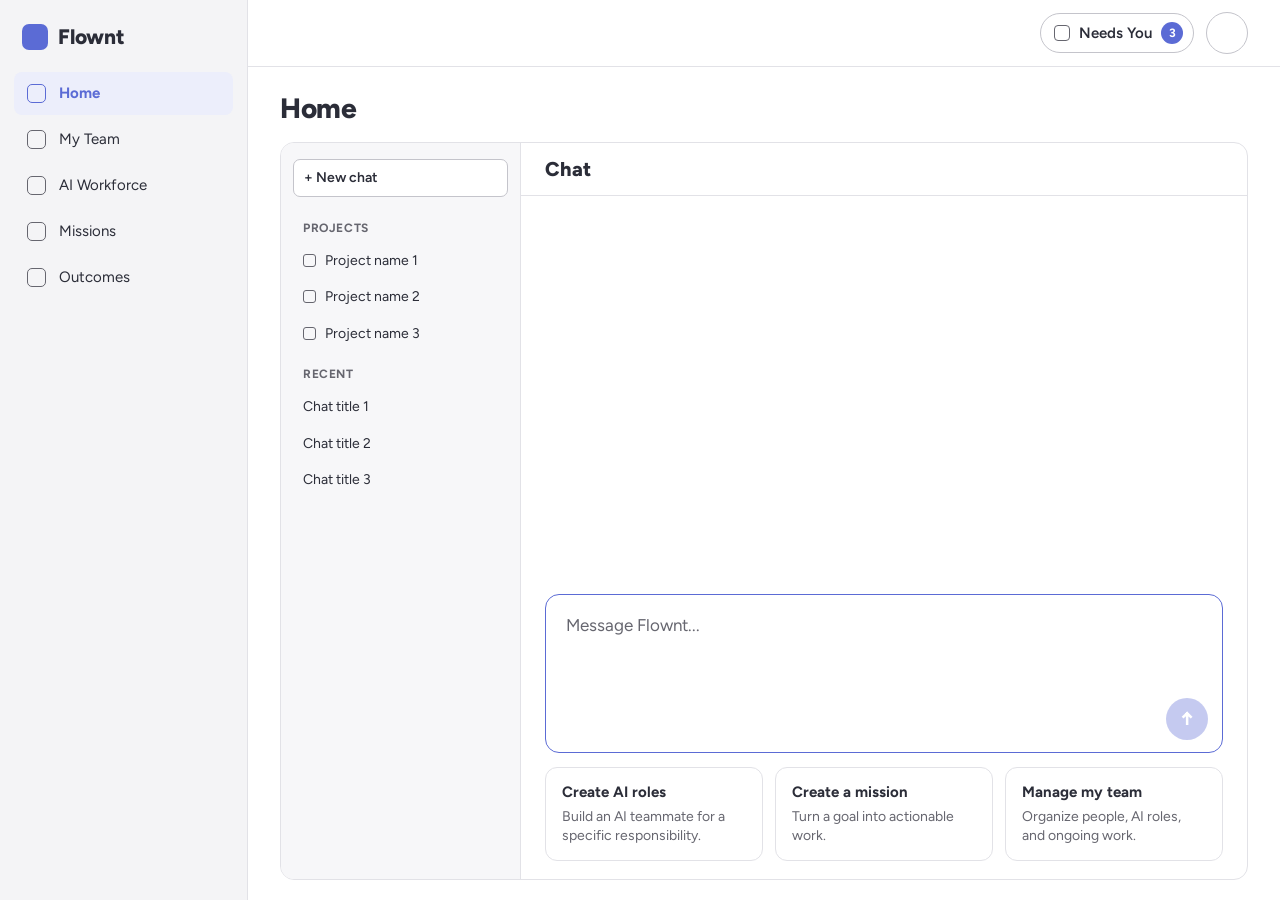
==== index.html @ 79b6905a "Move Home's message box and prompts to the bottom of the chat panel Co-Authored-By: Claude Opus 5.5 " ====
<!doctype html>
<html lang="en">
<head>
<meta charset="utf-8">
<meta name="viewport" content="width=device-width, initial-scale=1, viewport-fit=cover">
<title>Flownt Home</title>
<link rel="icon" href="data:image/svg+xml,%3Csvg xmlns='http://www.w3.org/2000/svg' viewBox='0 0 32 32'%3E%3Crect width='32' height='32' rx='8' fill='%231a1a1f'/%3E%3C/svg%3E">
<link rel="preconnect" href="https://fonts.googleapis.com">
<link rel="stylesheet" href="https://fonts.googleapis.com/css2?family=Figtree:wght@400;600;800&display=swap">
<link rel="stylesheet" href="shell.css">
<style>
/* Home: page title, then one chat box — chat history column | chat panel (header, message box, suggestion cards).
   A conversation docks the message box at the bottom. Shared shell lives in shell.css. */
.content.home-page { display: flex; flex-direction: column; overflow: hidden; padding-top: 22px; padding-bottom: 20px; }
.page-title { font-size: 28px; font-weight: 800; letter-spacing: -.01em; margin-bottom: 14px; }
.chat-box { flex: 1; min-height: 0; display: grid; grid-template-columns: 240px minmax(0, 1fr); border: 1.5px solid var(--line-soft); border-radius: 14px; overflow: hidden; }

/* Chat history */
.history { border-right: 1px solid var(--line-soft); padding: 16px 12px 24px; overflow-y: auto; display: flex; flex-direction: column; gap: 1px; background: var(--sunk); }
.history .new { margin-bottom: 8px; justify-content: flex-start; }
.h-label { font-size: 12px; font-weight: 700; letter-spacing: .05em; text-transform: uppercase; color: var(--muted); padding: 14px 10px 5px; }
.history a { display: flex; align-items: center; gap: 9px; padding: 8px 10px; border-radius: 7px; font-size: 14px; color: inherit; text-decoration: none; min-width: 0; }
.history a span { overflow: hidden; text-overflow: ellipsis; white-space: nowrap; }
.history a i { width: 13px; height: 13px; border: 1.5px solid var(--muted); border-radius: 3px; flex: none; }
.history a:hover { background: var(--chip); }
.history a.on { background: var(--accent-soft); color: var(--accent); font-weight: 700; }
.history a.on i { border-color: var(--accent); }
.hist-btn { display: none; }

/* Chat panel */
.chat-panel { display: flex; flex-direction: column; min-width: 0; min-height: 0; }
.chat-head { display: flex; align-items: center; gap: 12px; padding: 12px 24px; border-bottom: 1px solid var(--line-soft); }
.chat-head h2 { font-size: 20px; font-weight: 800; min-width: 0; overflow: hidden; text-overflow: ellipsis; white-space: nowrap; }
.chat-body { flex: 1; overflow-y: auto; padding: 18px 24px 0; display: flex; flex-direction: column; }
.chat { width: 100%; max-width: 860px; display: flex; flex-direction: column; flex: 1; padding-bottom: 18px; }
.chat.start { justify-content: flex-end; }
.chat .lede { margin: 0 0 16px; }

.composer { border: 1.5px solid var(--line); border-radius: 14px; background: var(--bg); padding: 14px 14px 12px 20px; display: flex; flex-direction: column; gap: 8px; min-height: 150px; }
.composer:focus-within { border-color: var(--accent); }
.composer textarea { flex: 1; border: 0; outline: none; resize: none; background: transparent; font-size: 17px; line-height: 1.5; min-height: 72px; padding: 4px 0 0; }
.composer textarea::placeholder { color: var(--muted); }
.send { align-self: flex-end; width: 42px; height: 42px; border-radius: 50%; background: var(--accent); color: var(--accent-ink); display: grid; place-items: center; font-size: 19px; font-weight: 800; flex: none; }
.send:disabled { opacity: .35; cursor: default; }

.cards { display: grid; grid-template-columns: repeat(3, minmax(0, 1fr)); gap: 12px; margin-top: 14px; }
.card { border: 1.5px solid var(--line-soft); border-radius: 12px; padding: 14px 16px; display: flex; flex-direction: column; gap: 4px; text-align: left; }
.card:hover { border-color: var(--accent); }
.card b { font-weight: 700; }
.card span { color: var(--muted); font-size: 14px; }

/* Conversation */
.chat.convo { padding-bottom: 0; }
.thread { display: flex; flex-direction: column; gap: 14px; padding-bottom: 20px; flex: 1; }
.msg { max-width: min(78%, 620px); padding: 12px 15px; border-radius: 14px; line-height: 1.5; white-space: pre-wrap; overflow-wrap: break-word; }
.msg.mine { align-self: flex-end; background: var(--accent-soft); border-bottom-right-radius: 4px; }
.msg.ai { align-self: flex-start; border: 1.5px solid var(--line-soft); border-bottom-left-radius: 4px; }
.msg.ai small { display: block; font-size: 12px; font-weight: 700; color: var(--muted); margin-bottom: 3px; }
.msg.typing { color: var(--muted); }
.docked { position: sticky; bottom: 0; background: var(--bg); padding: 10px 0 18px; }
.docked .composer { min-height: 0; flex-direction: row; align-items: flex-end; padding: 10px 10px 10px 18px; }
.docked .composer textarea { min-height: 28px; max-height: 160px; padding: 9px 0; font-size: 16px; }

.list { border: 1.5px solid var(--line-soft); border-radius: var(--r); margin-top: 22px; }
.list h2 { font-size: 13px; font-weight: 700; color: var(--muted); padding: 12px 16px; border-bottom: 1px solid var(--line-soft); background: var(--sunk); border-radius: var(--r) var(--r) 0 0; }
.list a { display: flex; justify-content: space-between; gap: 12px; padding: 13px 16px; border-bottom: 1px solid var(--line-soft); color: inherit; text-decoration: none; }
.list a:last-child { border-bottom: 0; }
.list a:hover { background: var(--sunk); }

@media (max-width: 860px) {
  .page-title { font-size: 25px; margin-bottom: 14px; }
  .chat-box { grid-template-columns: minmax(0, 1fr); }
  .history { position: fixed; top: 0; bottom: 0; left: 0; width: 272px; z-index: 54; transform: translateX(-100%); transition: transform .2s; box-shadow: none;
    padding-left: max(12px, env(safe-area-inset-left, 0px)); padding-top: calc(18px + env(safe-area-inset-top, 0px)); }
  .history.open { transform: none; box-shadow: 10px 0 40px rgba(0,0,0,.2); }
  .hist-btn { display: inline-flex; padding: 6px 10px; flex: none; }
  .chat-head { padding: 12px 14px; }
  .chat-body { padding: 16px 14px 0; }
  .composer { min-height: 140px; }
  .cards { grid-template-columns: minmax(0, 1fr); gap: 8px; }
}
</style>
</head>
<body>
<div class="app">
  <aside class="sidebar" id="sidebar"></aside>
  <div class="main">
    <header class="topbar" id="topbar"></header>
    <main class="content home-page">
      <h1 class="page-title">Home</h1>
      <section class="chat-box">
        <nav class="history" id="history" aria-label="Chat history"></nav>
        <div class="chat-panel">
          <div class="chat-head"><button class="btn hist-btn" data-hist aria-label="Chat history">☰</button><h2 id="chat-title">Chat</h2></div>
          <div class="chat-body" id="chat-area"></div>
        </div>
      </section>
    </main>
  </div>
</div>
<div class="toast" id="toast" hidden></div>

<script src="shell.js"></script>
<script>
const $ = (s) => document.querySelector(s);
const esc = Shell.esc;
const SUGGESTIONS = [
  { title: "Create AI roles", text: "Build an AI teammate for a specific responsibility." },
  { title: "Create a mission", text: "Turn a goal into actionable work." },
  { title: "Manage my team", text: "Organize people, AI roles, and ongoing work." },
];
const REPLY = "Placeholder reply from Flownt. This is where the answer to your message would appear.";
const PROJECTS = [1, 2, 3].map((n) => ({ id: `project-${n}`, title: `Project name ${n}` }));
const STARTER = [1, 2, 3].map((n) => ({ id: `chat-${n}`, title: `Chat title ${n}`, messages: [
  { from: "me", text: "Message text goes here." }, { from: "ai", text: REPLY }] }));

// New chats survive a trip to another page in the same tab; the page works without storage too.
const KEY = "flownt-chats-v2";
let chats;
try { chats = JSON.parse(sessionStorage.getItem(KEY)); } catch { chats = null; }
if (!Array.isArray(chats)) chats = STARTER;
const save = () => { try { sessionStorage.setItem(KEY, JSON.stringify(chats)); } catch {} };
const findChat = (k) => chats.find((c) => c.id === k);
const findProject = (k) => PROJECTS.find((p) => p.id === k);
const key = () => location.hash.slice(1);

function renderHistory() {
  const link = (item, box) => `<a href="#${item.id}" class="${key() === item.id ? "on" : ""}">${box ? "<i></i>" : ""}<span>${esc(item.title)}</span></a>`;
  $("#history").innerHTML = `
    <a href="#" class="btn new" data-new>+ New chat</a>
    <div class="h-label">Projects</div>
    ${PROJECTS.map((p) => link(p, true)).join("")}
    <div class="h-label">Recent</div>
    ${chats.slice(0, 8).map((c) => link(c, false)).join("")}`;
}

function composer(placeholder, docked) {
  return `<div class="${docked ? "docked" : ""}"><form class="composer" id="composer">
    <textarea id="msg" rows="${docked ? 1 : 3}" placeholder="${esc(placeholder)}" aria-label="Message"></textarea>
    <button class="send" id="send" type="submit" aria-label="Send" disabled>↑</button>
  </form></div>`;
}

/* Views: new chat (no hash), a project (#project-…), or a conversation (#chat-…) */
function render() {
  const chat = findChat(key()), project = findProject(key());
  const area = $("#chat-area");
  if (chat) {
    document.title = `${chat.title} · Flownt`;
    $("#chat-title").textContent = chat.title;
    area.innerHTML = `<div class="chat convo">
      <div class="thread">${chat.messages.map(bubble).join("")}</div>
      ${composer("Reply to Flownt...", true)}</div>`;
    area.scrollTop = area.scrollHeight;
  } else if (project) {
    document.title = `${project.title} · Flownt`;
    $("#chat-title").textContent = project.title;
    area.innerHTML = `<div class="chat"><p class="lede">Project description goes here.</p>
      ${composer(`Message Flownt about ${project.title}...`)}
      <div class="list"><h2>Chats in this project</h2>
        ${[1, 2, 3].map((n) => `<a href="#" data-open-title="Chat title ${n}"><span>Chat title ${n}</span><span class="muted">Date</span></a>`).join("")}</div></div>`;
  } else {
    document.title = "Flownt Home";
    $("#chat-title").textContent = "Chat";
    area.innerHTML = `<div class="chat start">
      ${composer("Message Flownt...")}
      <div class="cards">${SUGGESTIONS.map((s, i) => `<button class="card" data-suggest="${i}"><b>${esc(s.title)}</b><span>${esc(s.text)}</span></button>`).join("")}</div></div>`;
  }
  renderHistory();
  wire(chat, project);
}

const bubble = (m) => m.from === "me"
  ? `<div class="msg mine">${esc(m.text)}</div>`
  : `<div class="msg ai ${m.typing ? "typing" : ""}"><small>Flownt</small>${esc(m.text)}</div>`;

function wire(chat, project) {
  const form = $("#composer"), box = $("#msg"), send = $("#send");
  box.addEventListener("input", () => {
    send.disabled = !box.value.trim();
    if (chat) { box.style.height = "auto"; box.style.height = box.scrollHeight + "px"; }
  });
  box.addEventListener("keydown", (e) => { if (e.key === "Enter" && !e.shiftKey) { e.preventDefault(); form.requestSubmit(); } });
  form.addEventListener("submit", (e) => {
    e.preventDefault();
    const text = box.value.trim();
    if (!text) return;
    if (chat) reply(chat, text); else startChat(text);
  });
  if (!matchMedia("(max-width: 860px)").matches) box.focus();
}

function addChat(title, messages = []) {
  const chat = { id: "chat-" + Date.now().toString(36), title, messages };
  chats = [chat, ...chats]; save();
  return chat;
}

function startChat(text) {
  const chat = addChat(text.length > 34 ? text.slice(0, 32).trimEnd() + "…" : text);
  location.hash = chat.id;
  reply(chat, text);
}

function reply(chat, text) {
  chat.messages.push({ from: "me", text }, { from: "ai", text: "Flownt is typing…", typing: true });
  save(); render();
  setTimeout(() => {
    const last = chat.messages[chat.messages.length - 1];
    last.text = REPLY; delete last.typing; save();
    if (key() === chat.id) render();
  }, 700);
}

document.addEventListener("click", (e) => {
  const hist = $("#history");
  if (e.target.closest("[data-hist]")) { hist.classList.toggle("open"); return; }
  if (!e.target.closest("#history")) hist.classList.remove("open");
  if (e.target.closest("#history a")) hist.classList.remove("open");

  if (e.target.closest("[data-new]")) {
    e.preventDefault();
    history.replaceState(null, "", location.pathname);
    render();
  }
  const s = e.target.closest("[data-suggest]");
  if (s) {
    const box = $("#msg"), item = SUGGESTIONS[+s.dataset.suggest];
    box.value = `${item.title}: ${item.text}`;
    $("#send").disabled = false;
    box.focus();
  }
  const pc = e.target.closest("[data-open-title]");
  if (pc) {
    e.preventDefault();
    location.hash = addChat(pc.dataset.openTitle, [{ from: "me", text: "Message text goes here." }, { from: "ai", text: REPLY }]).id;
  }
});

window.addEventListener("hashchange", render);
Shell.mount("home");
render();
</script>
</body>
</html>
---- shell.css ----
/* Flownt prototype — shared tokens and app shell (sidebar + utility bar) for every page.
   Wireframe greys, soft indigo as the one accent, muted status colours. */
:root {
  --bg: #ffffff;
  --side: #f4f4f6;
  --sunk: #f7f7f9;
  --chip: #e8e8ec;
  --line: #c4c4cb;
  --line-soft: #e2e2e7;
  --ink: #2b2d38;
  --accent: #5b6bd5;
  --accent-ink: #ffffff;
  --accent-soft: #eceefb;
  --muted: #66666f;
  --scrim: rgba(20, 20, 26, .38);
  --good: #2f7a4f; --good-bg: #e3f1e8;
  --warn: #8a5a00; --warn-bg: #fbefd6;
  --bad: #a3322b; --bad-bg: #f8e0de;
  --font: "Figtree", ui-sans-serif, system-ui, -apple-system, "Segoe UI", sans-serif;
  --r: 10px;
  color-scheme: light;
}
@media (prefers-color-scheme: dark) {
  :root:not([data-theme="light"]) {
    --bg: #141417; --side: #1b1b1f; --sunk: #19191d; --chip: #2b2b31;
    --line: #4a4a53; --line-soft: #2e2e35; --ink: #e6e7ee; --muted: #a0a0aa; --scrim: rgba(0, 0, 0, .6); --accent: #8e9bf0; --accent-ink: #141417; --accent-soft: #252a45;
    --good: #7cc79a; --good-bg: #1d3326; --warn: #e5b45a; --warn-bg: #3a2e14; --bad: #f08a80; --bad-bg: #3d1f1c;
    color-scheme: dark;
  }
}
:root[data-theme="dark"] {
  --bg: #141417; --side: #1b1b1f; --sunk: #19191d; --chip: #2b2b31;
  --line: #4a4a53; --line-soft: #2e2e35; --ink: #e6e7ee; --muted: #a0a0aa; --scrim: rgba(0, 0, 0, .6); --accent: #8e9bf0; --accent-ink: #141417; --accent-soft: #252a45;
  --good: #7cc79a; --good-bg: #1d3326; --warn: #e5b45a; --warn-bg: #3a2e14; --bad: #f08a80; --bad-bg: #3d1f1c;
  color-scheme: dark;
}

*, *::before, *::after { box-sizing: border-box; }
[hidden] { display: none !important; }
html, body { height: 100%; }
body { margin: 0; background: var(--bg); color: var(--ink); font-family: var(--font); font-size: 15px; line-height: 1.4; }
button, input, select, textarea { font: inherit; color: inherit; }
button { cursor: pointer; background: none; border: 0; padding: 0; text-align: inherit; }
:focus-visible { outline: 2px solid var(--accent); outline-offset: 2px; }
h1, h2, h3, p { margin: 0; }
.muted { color: var(--muted); }

.app { display: grid; grid-template-columns: 248px minmax(0, 1fr); height: 100%; }

/* Main nav */
.sidebar { background: var(--side); border-right: 1px solid var(--line-soft); padding: 22px 14px; display: flex; flex-direction: column; gap: 3px; overflow-y: auto; }
.brand { display: flex; align-items: center; gap: 10px; font-weight: 800; font-size: 21px; padding: 0 8px 18px; color: inherit; text-decoration: none; }
.brand i { width: 26px; height: 26px; border-radius: 7px; background: var(--accent); display: block; }
.nav { display: flex; align-items: center; gap: 13px; padding: 11px 13px; border-radius: 8px; font-size: 15px; width: 100%; color: inherit; text-decoration: none; }
.nav i { width: 19px; height: 19px; border: 1.5px solid var(--muted); border-radius: 5px; flex: none; }
.nav:hover { background: var(--chip); }
.nav.on { background: var(--accent-soft); color: var(--accent); font-weight: 700; }
.nav.on i { border-color: var(--accent); }
/* Utility bar */
.main { display: flex; flex-direction: column; min-width: 0; overflow: hidden; }
.topbar { display: flex; align-items: center; gap: 14px; padding: 12px 32px; border-bottom: 1px solid var(--line-soft); }
.menu-btn { display: none; width: 40px; height: 40px; border: 1.5px solid var(--line); border-radius: 8px; font-size: 18px; flex: none; place-items: center; }
.top-right { margin-left: auto; display: flex; align-items: center; gap: 12px; }
.needs-btn { display: flex; align-items: center; gap: 9px; border: 1.5px solid var(--line); border-radius: 99px; padding: 8px 10px 8px 13px; font-weight: 600; white-space: nowrap; }
.needs-btn:hover { border-color: var(--accent); }
.needs-btn i { width: 16px; height: 16px; border: 1.5px solid var(--muted); border-radius: 4px; flex: none; }
.needs-btn b { background: var(--accent); color: var(--accent-ink); border-radius: 99px; min-width: 22px; height: 22px; display: grid; place-items: center; font-size: 12px; padding: 0 6px; }
.me { width: 42px; height: 42px; border-radius: 50%; border: 1.5px solid var(--line); background: var(--bg); flex: none; }

.content { overflow-y: auto; padding: 30px 32px 56px; flex: 1; }
.ph { display: flex; align-items: flex-start; justify-content: space-between; gap: 16px; flex-wrap: wrap; margin-bottom: 22px; }
.ph h1 { font-size: 30px; font-weight: 800; letter-spacing: -.01em; margin-bottom: 4px; }
.lede { color: var(--muted); font-size: 16px; }

.btn { display: inline-flex; align-items: center; justify-content: center; gap: 6px; border: 1.5px solid var(--line); border-radius: 8px; padding: 9px 16px; font-weight: 600; background: var(--bg); white-space: nowrap; }
.btn:hover { border-color: var(--accent); }
.btn.primary { background: var(--accent); border-color: var(--accent); color: var(--accent-ink); }
.btn.primary:hover { opacity: .88; }

.toast { position: fixed; left: 50%; bottom: calc(24px + env(safe-area-inset-bottom, 0px)); transform: translateX(-50%); background: var(--ink); color: var(--bg); padding: 11px 18px; border-radius: 8px; font-weight: 600; z-index: 80; max-width: calc(100vw - 32px); }

@media (max-width: 860px) {
  .app { grid-template-columns: minmax(0, 1fr); }
  .sidebar { position: fixed; top: 0; bottom: 0; left: 0; width: 272px; z-index: 55; transform: translateX(-100%); transition: transform .2s;
    padding-left: max(14px, env(safe-area-inset-left, 0px)); padding-top: calc(22px + env(safe-area-inset-top, 0px)); }
  .sidebar.open { transform: none; box-shadow: 10px 0 40px rgba(0,0,0,.2); }
  .menu-btn { display: grid; }
  .topbar, .content { padding-left: max(16px, env(safe-area-inset-left, 0px)); padding-right: max(16px, env(safe-area-inset-right, 0px)); }
  .topbar { gap: 8px; padding-top: calc(10px + env(safe-area-inset-top, 0px)); padding-bottom: 10px; }
  .content { padding-top: 22px; }
  .needs-btn { padding: 7px 9px; }
  .needs-btn .lbl, .needs-btn i { display: none; }
  .me { width: 38px; height: 38px; }
  .ph h1 { font-size: 25px; }
}
@media (prefers-reduced-motion: reduce) { * { transition: none !important; } }
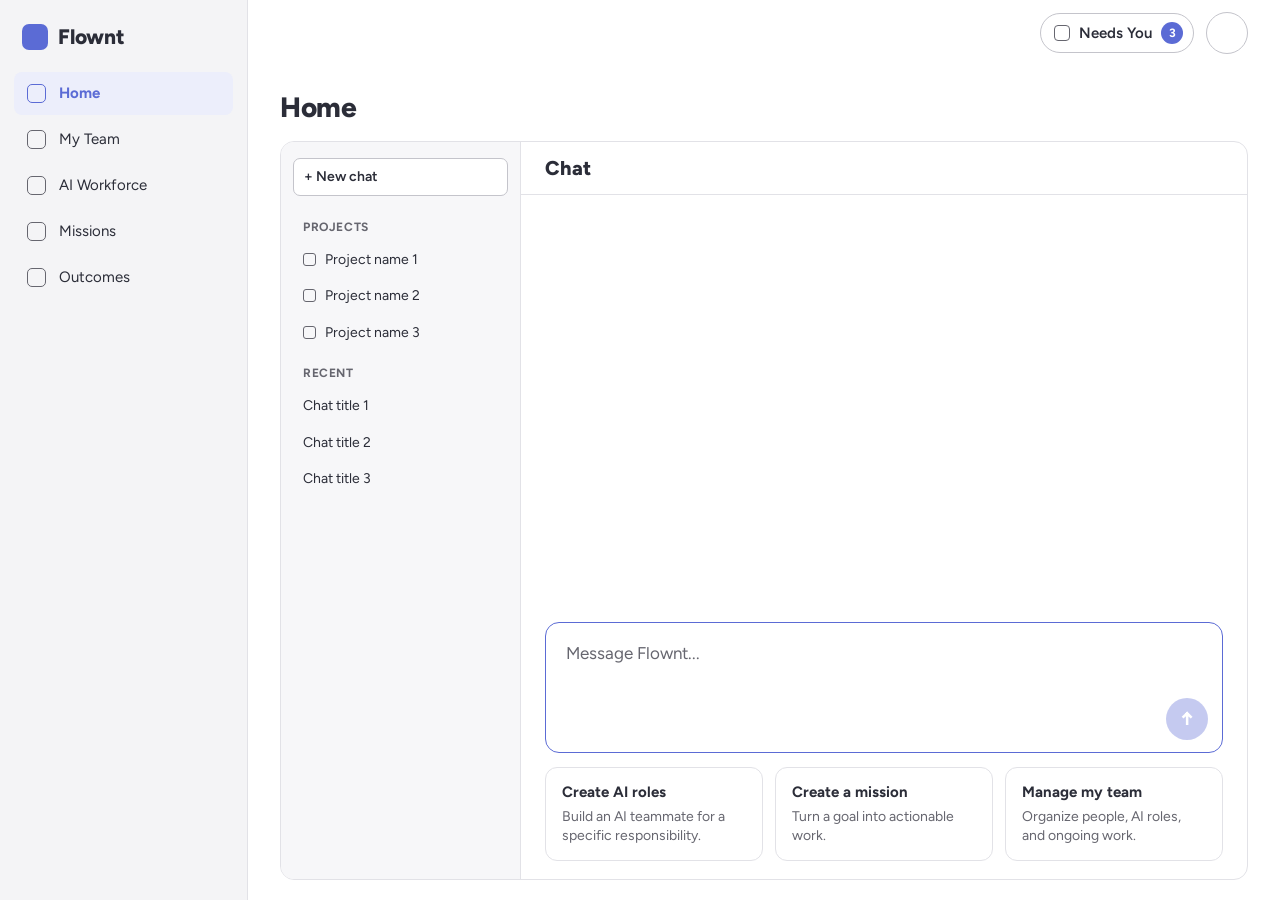
==== commit f1968fdf: "Drop the line under the top bar and shorten the message box Co-Authored-By: Claude Opus 5.5 <noreply" ====
--- a/index.html
+++ b/index.html
@@ -36,9 +36,9 @@
 .chat.start { justify-content: flex-end; }
 .chat .lede { margin: 0 0 16px; }
 
-.composer { border: 1.5px solid var(--line); border-radius: 14px; background: var(--bg); padding: 14px 14px 12px 20px; display: flex; flex-direction: column; gap: 8px; min-height: 150px; }
+.composer { border: 1.5px solid var(--line); border-radius: 14px; background: var(--bg); padding: 14px 14px 12px 20px; display: flex; flex-direction: column; gap: 6px; min-height: 104px; }
 .composer:focus-within { border-color: var(--accent); }
-.composer textarea { flex: 1; border: 0; outline: none; resize: none; background: transparent; font-size: 17px; line-height: 1.5; min-height: 72px; padding: 4px 0 0; }
+.composer textarea { flex: 1; border: 0; outline: none; resize: none; background: transparent; font-size: 17px; line-height: 1.5; min-height: 48px; padding: 4px 0 0; }
 .composer textarea::placeholder { color: var(--muted); }
 .send { align-self: flex-end; width: 42px; height: 42px; border-radius: 50%; background: var(--accent); color: var(--accent-ink); display: grid; place-items: center; font-size: 19px; font-weight: 800; flex: none; }
 .send:disabled { opacity: .35; cursor: default; }
@@ -76,7 +76,7 @@
   .hist-btn { display: inline-flex; padding: 6px 10px; flex: none; }
   .chat-head { padding: 12px 14px; }
   .chat-body { padding: 16px 14px 0; }
-  .composer { min-height: 140px; }
+  .composer { min-height: 104px; }
   .cards { grid-template-columns: minmax(0, 1fr); gap: 8px; }
 }
 </style>
@@ -136,7 +136,7 @@
 
 function composer(placeholder, docked) {
   return `<div class="${docked ? "docked" : ""}"><form class="composer" id="composer">
-    <textarea id="msg" rows="${docked ? 1 : 3}" placeholder="${esc(placeholder)}" aria-label="Message"></textarea>
+    <textarea id="msg" rows="${docked ? 1 : 2}" placeholder="${esc(placeholder)}" aria-label="Message"></textarea>
     <button class="send" id="send" type="submit" aria-label="Send" disabled>↑</button>
   </form></div>`;
 }
--- a/shell.css
+++ b/shell.css
@@ -58,7 +58,7 @@
 .nav.on i { border-color: var(--accent); }
 /* Utility bar */
 .main { display: flex; flex-direction: column; min-width: 0; overflow: hidden; }
-.topbar { display: flex; align-items: center; gap: 14px; padding: 12px 32px; border-bottom: 1px solid var(--line-soft); }
+.topbar { display: flex; align-items: center; gap: 14px; padding: 12px 32px; }
 .menu-btn { display: none; width: 40px; height: 40px; border: 1.5px solid var(--line); border-radius: 8px; font-size: 18px; flex: none; place-items: center; }
 .top-right { margin-left: auto; display: flex; align-items: center; gap: 12px; }
 .needs-btn { display: flex; align-items: center; gap: 9px; border: 1.5px solid var(--line); border-radius: 99px; padding: 8px 10px 8px 13px; font-weight: 600; white-space: nowrap; }
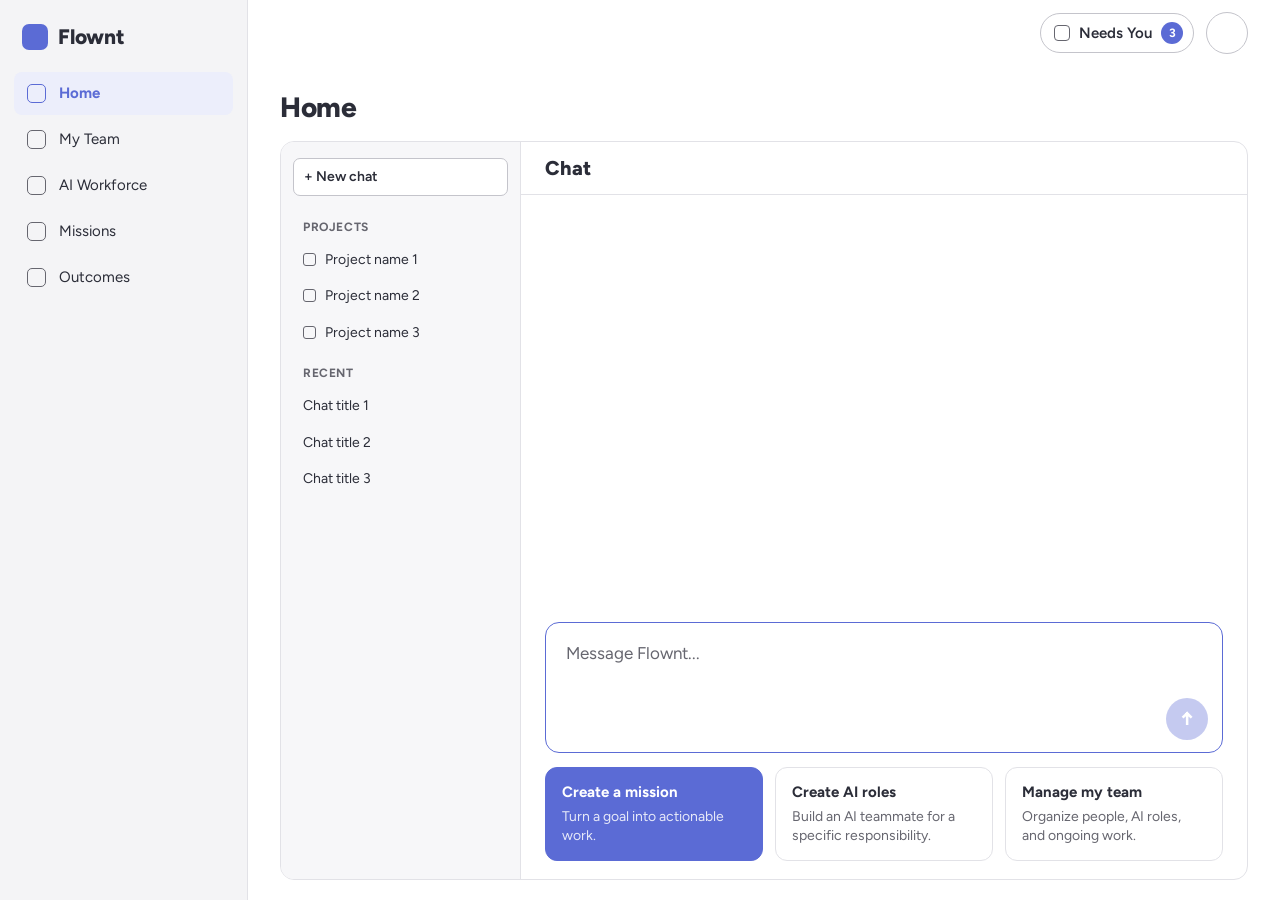
==== commit 4ce8a5bf: "Put Create a mission first and make it the prominent prompt Create a mission and Create AI roles swa" ====
--- a/index.html
+++ b/index.html
@@ -32,7 +32,7 @@
 .chat-head { display: flex; align-items: center; gap: 12px; padding: 12px 24px; border-bottom: 1px solid var(--line-soft); }
 .chat-head h2 { font-size: 20px; font-weight: 800; min-width: 0; overflow: hidden; text-overflow: ellipsis; white-space: nowrap; }
 .chat-body { flex: 1; overflow-y: auto; padding: 18px 24px 0; display: flex; flex-direction: column; }
-.chat { width: 100%; max-width: 860px; display: flex; flex-direction: column; flex: 1; padding-bottom: 18px; }
+.chat { width: 100%; max-width: 680px; margin: 0 auto; display: flex; flex-direction: column; flex: 1; padding-bottom: 18px; }
 .chat.start { justify-content: flex-end; }
 .chat .lede { margin: 0 0 16px; }
 
@@ -46,6 +46,9 @@
 .cards { display: grid; grid-template-columns: repeat(3, minmax(0, 1fr)); gap: 12px; margin-top: 14px; }
 .card { border: 1.5px solid var(--line-soft); border-radius: 12px; padding: 14px 16px; display: flex; flex-direction: column; gap: 4px; text-align: left; }
 .card:hover { border-color: var(--accent); }
+.card.primary { background: var(--accent); border-color: var(--accent); color: var(--accent-ink); }
+.card.primary span { color: var(--accent-ink); opacity: .85; }
+.card.primary:hover { opacity: .92; }
 .card b { font-weight: 700; }
 .card span { color: var(--muted); font-size: 14px; }
 
@@ -105,8 +108,8 @@
 const $ = (s) => document.querySelector(s);
 const esc = Shell.esc;
 const SUGGESTIONS = [
+  { title: "Create a mission", text: "Turn a goal into actionable work.", primary: true },
   { title: "Create AI roles", text: "Build an AI teammate for a specific responsibility." },
-  { title: "Create a mission", text: "Turn a goal into actionable work." },
   { title: "Manage my team", text: "Organize people, AI roles, and ongoing work." },
 ];
 const REPLY = "Placeholder reply from Flownt. This is where the answer to your message would appear.";
@@ -164,7 +167,7 @@
     $("#chat-title").textContent = "Chat";
     area.innerHTML = `<div class="chat start">
       ${composer("Message Flownt...")}
-      <div class="cards">${SUGGESTIONS.map((s, i) => `<button class="card" data-suggest="${i}"><b>${esc(s.title)}</b><span>${esc(s.text)}</span></button>`).join("")}</div></div>`;
+      <div class="cards">${SUGGESTIONS.map((s, i) => `<button class="card ${s.primary ? "primary" : ""}" data-suggest="${i}"><b>${esc(s.title)}</b><span>${esc(s.text)}</span></button>`).join("")}</div></div>`;
   }
   renderHistory();
   wire(chat, project);
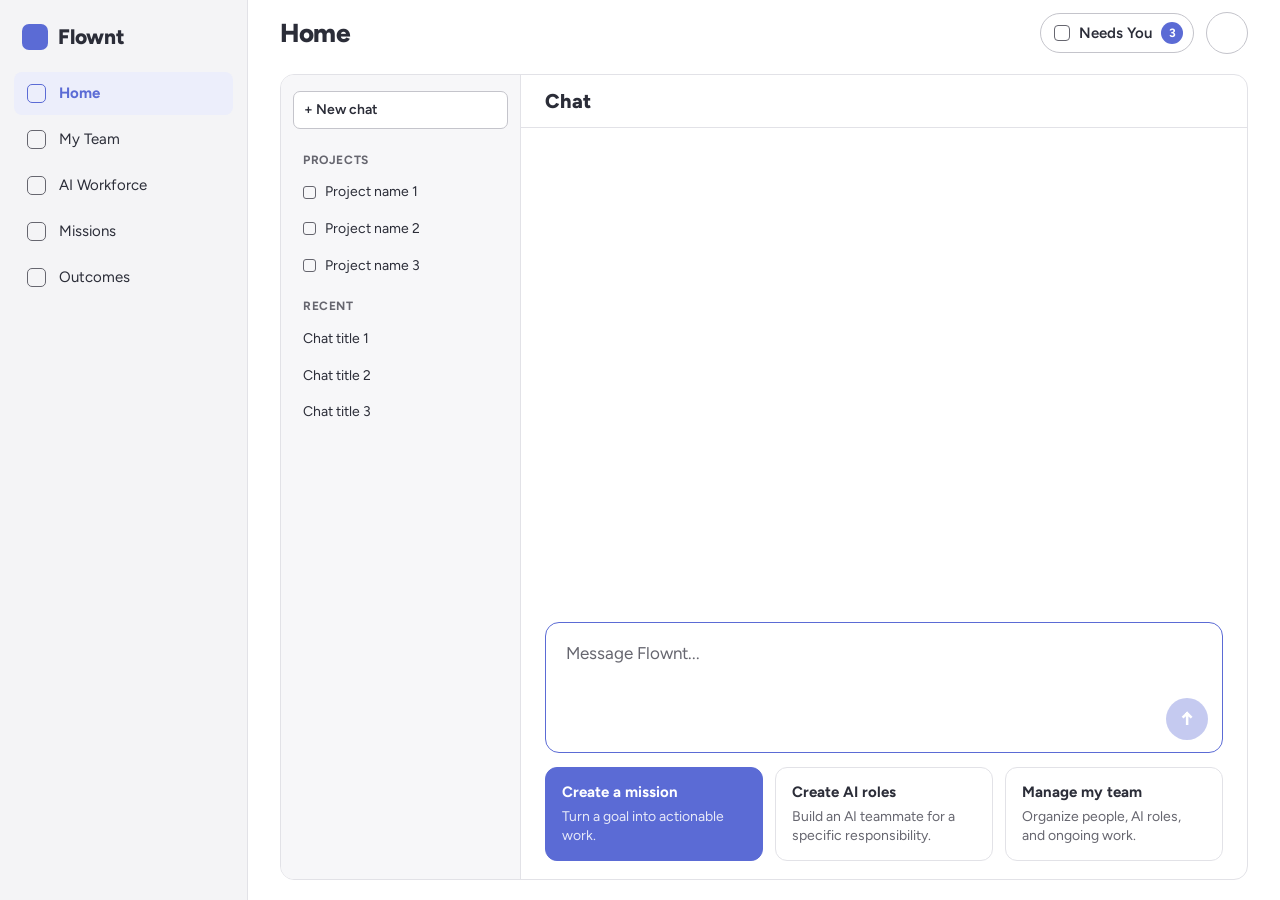
==== commit 9f53bdc3: "Show page titles in the top bar My Team and Home now name the page in the top bar, beside the menu a" ====
--- a/index.html
+++ b/index.html
@@ -9,10 +9,9 @@
 <link rel="stylesheet" href="https://fonts.googleapis.com/css2?family=Figtree:wght@400;600;800&display=swap">
 <link rel="stylesheet" href="shell.css">
 <style>
-/* Home: page title, then one chat box — chat history column | chat panel (header, message box, suggestion cards).
+/* Home: one chat box — chat history column | chat panel (header, message box, suggestion cards).
    A conversation docks the message box at the bottom. Shared shell lives in shell.css. */
-.content.home-page { display: flex; flex-direction: column; overflow: hidden; padding-top: 22px; padding-bottom: 20px; }
-.page-title { font-size: 28px; font-weight: 800; letter-spacing: -.01em; margin-bottom: 14px; }
+.content.home-page { display: flex; flex-direction: column; overflow: hidden; padding-top: 8px; padding-bottom: 20px; }
 .chat-box { flex: 1; min-height: 0; display: grid; grid-template-columns: 240px minmax(0, 1fr); border: 1.5px solid var(--line-soft); border-radius: 14px; overflow: hidden; }
 
 /* Chat history */
@@ -71,7 +70,6 @@
 .list a:hover { background: var(--sunk); }
 
 @media (max-width: 860px) {
-  .page-title { font-size: 25px; margin-bottom: 14px; }
   .chat-box { grid-template-columns: minmax(0, 1fr); }
   .history { position: fixed; top: 0; bottom: 0; left: 0; width: 272px; z-index: 54; transform: translateX(-100%); transition: transform .2s; box-shadow: none;
     padding-left: max(12px, env(safe-area-inset-left, 0px)); padding-top: calc(18px + env(safe-area-inset-top, 0px)); }
@@ -90,7 +88,6 @@
   <div class="main">
     <header class="topbar" id="topbar"></header>
     <main class="content home-page">
-      <h1 class="page-title">Home</h1>
       <section class="chat-box">
         <nav class="history" id="history" aria-label="Chat history"></nav>
         <div class="chat-panel">
@@ -241,7 +238,7 @@
 });
 
 window.addEventListener("hashchange", render);
-Shell.mount("home");
+Shell.mount("home", { title: "Home" });
 render();
 </script>
 </body>
--- a/shell.css
+++ b/shell.css
@@ -60,6 +60,7 @@
 .main { display: flex; flex-direction: column; min-width: 0; overflow: hidden; }
 .topbar { display: flex; align-items: center; gap: 14px; padding: 12px 32px; }
 .menu-btn { display: none; width: 40px; height: 40px; border: 1.5px solid var(--line); border-radius: 8px; font-size: 18px; flex: none; place-items: center; }
+.top-title { font-size: 26px; font-weight: 800; letter-spacing: -.01em; white-space: nowrap; overflow: hidden; text-overflow: ellipsis; min-width: 0; }
 .top-right { margin-left: auto; display: flex; align-items: center; gap: 12px; }
 .needs-btn { display: flex; align-items: center; gap: 9px; border: 1.5px solid var(--line); border-radius: 99px; padding: 8px 10px 8px 13px; font-weight: 600; white-space: nowrap; }
 .needs-btn:hover { border-color: var(--accent); }
@@ -86,6 +87,7 @@
   .sidebar.open { transform: none; box-shadow: 10px 0 40px rgba(0,0,0,.2); }
   .menu-btn { display: grid; }
   .topbar, .content { padding-left: max(16px, env(safe-area-inset-left, 0px)); padding-right: max(16px, env(safe-area-inset-right, 0px)); }
+  .top-title { font-size: 20px; }
   .topbar { gap: 8px; padding-top: calc(10px + env(safe-area-inset-top, 0px)); padding-bottom: 10px; }
   .content { padding-top: 22px; }
   .needs-btn { padding: 7px 9px; }
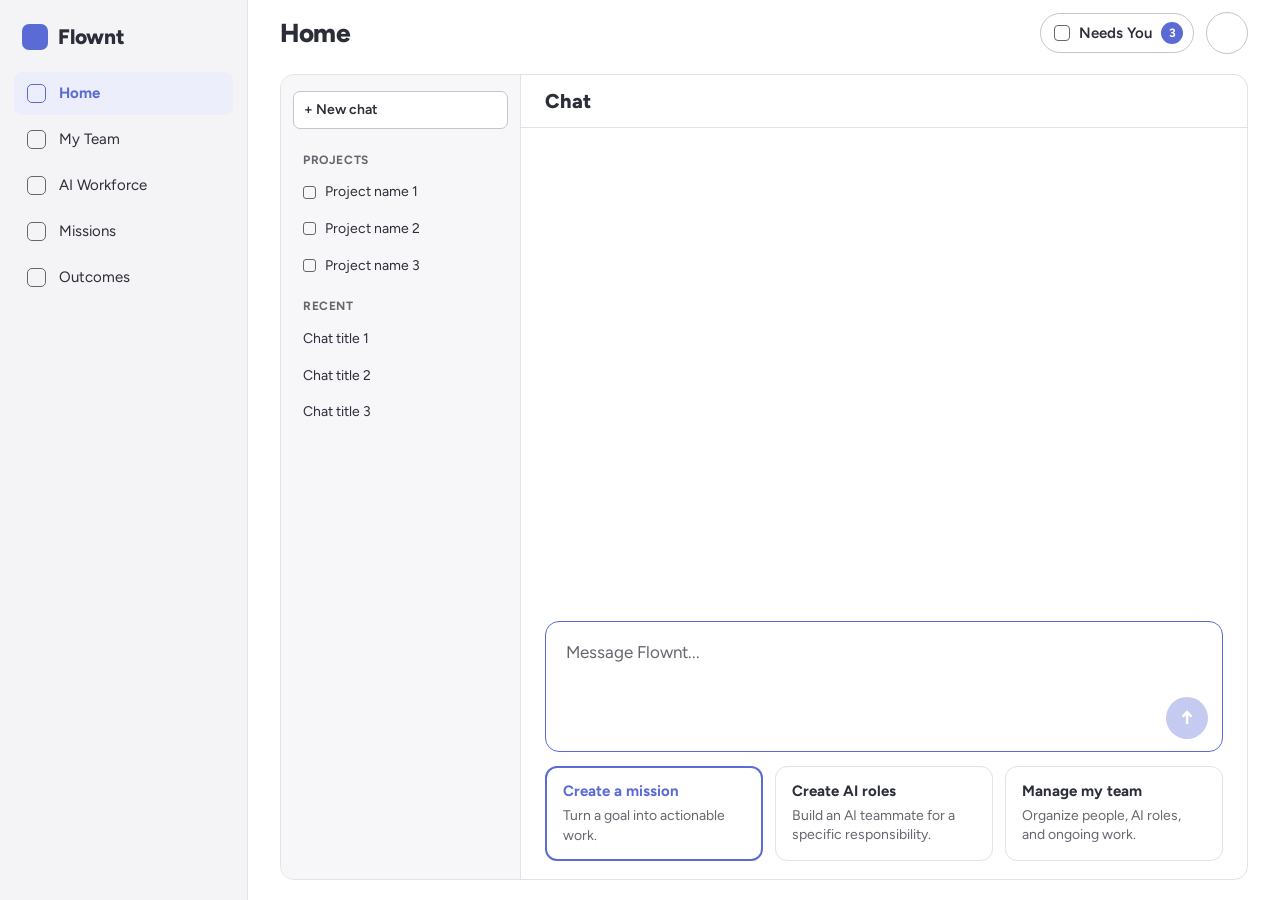
==== commit ea619432: "Give Create a mission a dark outline instead of a fill Co-Authored-By: Claude Opus 5.5 <noreply@anth" ====
--- a/index.html
+++ b/index.html
@@ -45,9 +45,8 @@
 .cards { display: grid; grid-template-columns: repeat(3, minmax(0, 1fr)); gap: 12px; margin-top: 14px; }
 .card { border: 1.5px solid var(--line-soft); border-radius: 12px; padding: 14px 16px; display: flex; flex-direction: column; gap: 4px; text-align: left; }
 .card:hover { border-color: var(--accent); }
-.card.primary { background: var(--accent); border-color: var(--accent); color: var(--accent-ink); }
-.card.primary span { color: var(--accent-ink); opacity: .85; }
-.card.primary:hover { opacity: .92; }
+.card.primary { border: 2px solid var(--accent); padding: 13.5px 15.5px; }
+.card.primary b { color: var(--accent); }
 .card b { font-weight: 700; }
 .card span { color: var(--muted); font-size: 14px; }
 
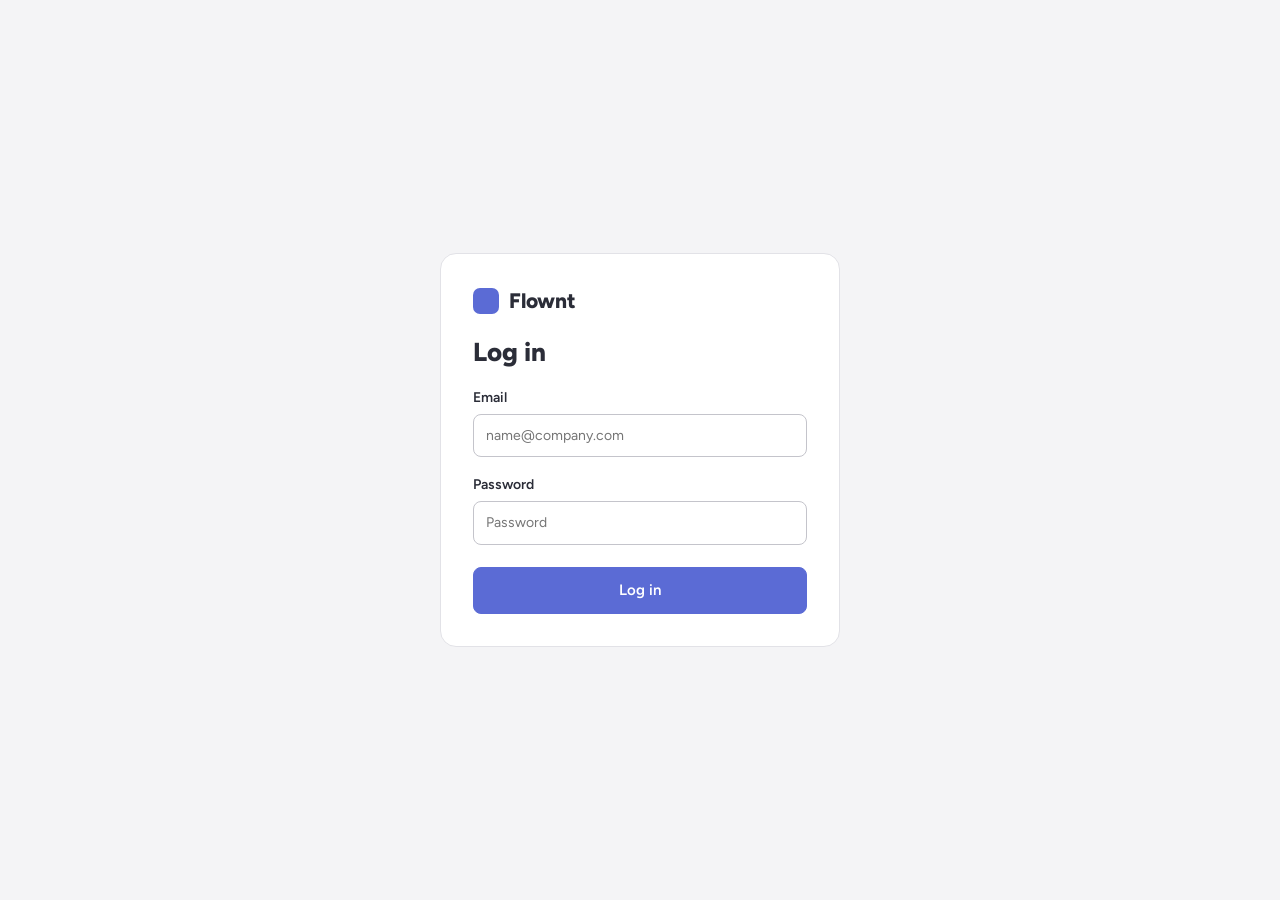
==== commit ef7b456f: "Open the site on the log in page Log in moves to index.html so it is the first page, and Home moves " ====
--- a/index.html
+++ b/index.html
@@ -3,242 +3,46 @@
 <head>
 <meta charset="utf-8">
 <meta name="viewport" content="width=device-width, initial-scale=1, viewport-fit=cover">
-<title>Flownt Home</title>
+<title>Flownt Log in</title>
 <link rel="icon" href="data:image/svg+xml,%3Csvg xmlns='http://www.w3.org/2000/svg' viewBox='0 0 32 32'%3E%3Crect width='32' height='32' rx='8' fill='%231a1a1f'/%3E%3C/svg%3E">
 <link rel="preconnect" href="https://fonts.googleapis.com">
 <link rel="stylesheet" href="https://fonts.googleapis.com/css2?family=Figtree:wght@400;600;800&display=swap">
 <link rel="stylesheet" href="shell.css">
 <style>
-/* Home: one chat box — chat history column | chat panel (header, message box, suggestion cards).
-   A conversation docks the message box at the bottom. Shared shell lives in shell.css. */
-.content.home-page { display: flex; flex-direction: column; overflow: hidden; padding-top: 8px; padding-bottom: 20px; }
-.chat-box { flex: 1; min-height: 0; display: grid; grid-template-columns: 240px minmax(0, 1fr); border: 1.5px solid var(--line-soft); border-radius: 14px; overflow: hidden; }
-
-/* Chat history */
-.history { border-right: 1px solid var(--line-soft); padding: 16px 12px 24px; overflow-y: auto; display: flex; flex-direction: column; gap: 1px; background: var(--sunk); }
-.history .new { margin-bottom: 8px; justify-content: flex-start; }
-.h-label { font-size: 12px; font-weight: 700; letter-spacing: .05em; text-transform: uppercase; color: var(--muted); padding: 14px 10px 5px; }
-.history a { display: flex; align-items: center; gap: 9px; padding: 8px 10px; border-radius: 7px; font-size: 14px; color: inherit; text-decoration: none; min-width: 0; }
-.history a span { overflow: hidden; text-overflow: ellipsis; white-space: nowrap; }
-.history a i { width: 13px; height: 13px; border: 1.5px solid var(--muted); border-radius: 3px; flex: none; }
-.history a:hover { background: var(--chip); }
-.history a.on { background: var(--accent-soft); color: var(--accent); font-weight: 700; }
-.history a.on i { border-color: var(--accent); }
-.hist-btn { display: none; }
-
-/* Chat panel */
-.chat-panel { display: flex; flex-direction: column; min-width: 0; min-height: 0; }
-.chat-head { display: flex; align-items: center; gap: 12px; padding: 12px 24px; border-bottom: 1px solid var(--line-soft); }
-.chat-head h2 { font-size: 20px; font-weight: 800; min-width: 0; overflow: hidden; text-overflow: ellipsis; white-space: nowrap; }
-.chat-body { flex: 1; overflow-y: auto; padding: 18px 24px 0; display: flex; flex-direction: column; }
-.chat { width: 100%; max-width: 680px; margin: 0 auto; display: flex; flex-direction: column; flex: 1; padding-bottom: 18px; }
-.chat.start { justify-content: flex-end; }
-.chat .lede { margin: 0 0 16px; }
-
-.composer { border: 1.5px solid var(--line); border-radius: 14px; background: var(--bg); padding: 14px 14px 12px 20px; display: flex; flex-direction: column; gap: 6px; min-height: 104px; }
-.composer:focus-within { border-color: var(--accent); }
-.composer textarea { flex: 1; border: 0; outline: none; resize: none; background: transparent; font-size: 17px; line-height: 1.5; min-height: 48px; padding: 4px 0 0; }
-.composer textarea::placeholder { color: var(--muted); }
-.send { align-self: flex-end; width: 42px; height: 42px; border-radius: 50%; background: var(--accent); color: var(--accent-ink); display: grid; place-items: center; font-size: 19px; font-weight: 800; flex: none; }
-.send:disabled { opacity: .35; cursor: default; }
-
-.cards { display: grid; grid-template-columns: repeat(3, minmax(0, 1fr)); gap: 12px; margin-top: 14px; }
-.card { border: 1.5px solid var(--line-soft); border-radius: 12px; padding: 14px 16px; display: flex; flex-direction: column; gap: 4px; text-align: left; }
-.card:hover { border-color: var(--accent); }
-.card.primary { border: 2px solid var(--accent); padding: 13.5px 15.5px; }
-.card.primary b { color: var(--accent); }
-.card b { font-weight: 700; }
-.card span { color: var(--muted); font-size: 14px; }
-
-/* Conversation */
-.chat.convo { padding-bottom: 0; }
-.thread { display: flex; flex-direction: column; gap: 14px; padding-bottom: 20px; flex: 1; }
-.msg { max-width: min(78%, 620px); padding: 12px 15px; border-radius: 14px; line-height: 1.5; white-space: pre-wrap; overflow-wrap: break-word; }
-.msg.mine { align-self: flex-end; background: var(--accent-soft); border-bottom-right-radius: 4px; }
-.msg.ai { align-self: flex-start; border: 1.5px solid var(--line-soft); border-bottom-left-radius: 4px; }
-.msg.ai small { display: block; font-size: 12px; font-weight: 700; color: var(--muted); margin-bottom: 3px; }
-.msg.typing { color: var(--muted); }
-.docked { position: sticky; bottom: 0; background: var(--bg); padding: 10px 0 18px; }
-.docked .composer { min-height: 0; flex-direction: row; align-items: flex-end; padding: 10px 10px 10px 18px; }
-.docked .composer textarea { min-height: 28px; max-height: 160px; padding: 9px 0; font-size: 16px; }
-
-.list { border: 1.5px solid var(--line-soft); border-radius: var(--r); margin-top: 22px; }
-.list h2 { font-size: 13px; font-weight: 700; color: var(--muted); padding: 12px 16px; border-bottom: 1px solid var(--line-soft); background: var(--sunk); border-radius: var(--r) var(--r) 0 0; }
-.list a { display: flex; justify-content: space-between; gap: 12px; padding: 13px 16px; border-bottom: 1px solid var(--line-soft); color: inherit; text-decoration: none; }
-.list a:last-child { border-bottom: 0; }
-.list a:hover { background: var(--sunk); }
-
-@media (max-width: 860px) {
-  .chat-box { grid-template-columns: minmax(0, 1fr); }
-  .history { position: fixed; top: 0; bottom: 0; left: 0; width: 272px; z-index: 54; transform: translateX(-100%); transition: transform .2s; box-shadow: none;
-    padding-left: max(12px, env(safe-area-inset-left, 0px)); padding-top: calc(18px + env(safe-area-inset-top, 0px)); }
-  .history.open { transform: none; box-shadow: 10px 0 40px rgba(0,0,0,.2); }
-  .hist-btn { display: inline-flex; padding: 6px 10px; flex: none; }
-  .chat-head { padding: 12px 14px; }
-  .chat-body { padding: 16px 14px 0; }
-  .composer { min-height: 104px; }
-  .cards { grid-template-columns: minmax(0, 1fr); gap: 8px; }
-}
+/* Log in: one centered card. Shared tokens live in shell.css. */
+body { display: grid; place-items: center; grid-template-columns: minmax(0, 400px); justify-content: center; min-height: 100%; background: var(--side);
+  padding: max(24px, env(safe-area-inset-top, 0px)) max(16px, env(safe-area-inset-right, 0px)) max(24px, env(safe-area-inset-bottom, 0px)) max(16px, env(safe-area-inset-left, 0px)); }
+.card { width: 100%; background: var(--bg); border: 1.5px solid var(--line-soft); border-radius: 16px; padding: 32px; display: flex; flex-direction: column; gap: 18px; }
+.brand { padding: 0; }
+.card h1 { font-size: 26px; font-weight: 800; }
+.card label { display: flex; flex-direction: column; gap: 6px; font-size: 14px; font-weight: 600; }
+.card input { border: 1.5px solid var(--line); border-radius: 8px; padding: 11px 12px; background: var(--bg); font-weight: 400; }
+.card input:focus { border-color: var(--accent); outline: none; }
+.card .btn.primary { width: 100%; padding: 12px; margin-top: 4px; }
+.err { color: var(--bad); font-size: 13px; font-weight: 600; }
+@media (max-width: 480px) { .card { padding: 24px 20px; } }
 </style>
 </head>
 <body>
-<div class="app">
-  <aside class="sidebar" id="sidebar"></aside>
-  <div class="main">
-    <header class="topbar" id="topbar"></header>
-    <main class="content home-page">
-      <section class="chat-box">
-        <nav class="history" id="history" aria-label="Chat history"></nav>
-        <div class="chat-panel">
-          <div class="chat-head"><button class="btn hist-btn" data-hist aria-label="Chat history">☰</button><h2 id="chat-title">Chat</h2></div>
-          <div class="chat-body" id="chat-area"></div>
-        </div>
-      </section>
-    </main>
-  </div>
-</div>
-<div class="toast" id="toast" hidden></div>
+<form class="card" id="login" novalidate>
+  <div class="brand"><i></i>Flownt</div>
+  <h1>Log in</h1>
+  <label>Email<input id="email" name="email" type="email" autocomplete="email" placeholder="name@company.com"></label>
+  <label>Password<input id="password" name="password" type="password" autocomplete="current-password" placeholder="Password"></label>
+  <span class="err" id="err" hidden></span>
+  <button class="btn primary" type="submit">Log in</button>
+</form>
 
-<script src="shell.js"></script>
 <script>
-const $ = (s) => document.querySelector(s);
-const esc = Shell.esc;
-const SUGGESTIONS = [
-  { title: "Create a mission", text: "Turn a goal into actionable work.", primary: true },
-  { title: "Create AI roles", text: "Build an AI teammate for a specific responsibility." },
-  { title: "Manage my team", text: "Organize people, AI roles, and ongoing work." },
-];
-const REPLY = "Placeholder reply from Flownt. This is where the answer to your message would appear.";
-const PROJECTS = [1, 2, 3].map((n) => ({ id: `project-${n}`, title: `Project name ${n}` }));
-const STARTER = [1, 2, 3].map((n) => ({ id: `chat-${n}`, title: `Chat title ${n}`, messages: [
-  { from: "me", text: "Message text goes here." }, { from: "ai", text: REPLY }] }));
-
-// New chats survive a trip to another page in the same tab; the page works without storage too.
-const KEY = "flownt-chats-v2";
-let chats;
-try { chats = JSON.parse(sessionStorage.getItem(KEY)); } catch { chats = null; }
-if (!Array.isArray(chats)) chats = STARTER;
-const save = () => { try { sessionStorage.setItem(KEY, JSON.stringify(chats)); } catch {} };
-const findChat = (k) => chats.find((c) => c.id === k);
-const findProject = (k) => PROJECTS.find((p) => p.id === k);
-const key = () => location.hash.slice(1);
-
-function renderHistory() {
-  const link = (item, box) => `<a href="#${item.id}" class="${key() === item.id ? "on" : ""}">${box ? "<i></i>" : ""}<span>${esc(item.title)}</span></a>`;
-  $("#history").innerHTML = `
-    <a href="#" class="btn new" data-new>+ New chat</a>
-    <div class="h-label">Projects</div>
-    ${PROJECTS.map((p) => link(p, true)).join("")}
-    <div class="h-label">Recent</div>
-    ${chats.slice(0, 8).map((c) => link(c, false)).join("")}`;
-}
-
-function composer(placeholder, docked) {
-  return `<div class="${docked ? "docked" : ""}"><form class="composer" id="composer">
-    <textarea id="msg" rows="${docked ? 1 : 2}" placeholder="${esc(placeholder)}" aria-label="Message"></textarea>
-    <button class="send" id="send" type="submit" aria-label="Send" disabled>↑</button>
-  </form></div>`;
-}
-
-/* Views: new chat (no hash), a project (#project-…), or a conversation (#chat-…) */
-function render() {
-  const chat = findChat(key()), project = findProject(key());
-  const area = $("#chat-area");
-  if (chat) {
-    document.title = `${chat.title} · Flownt`;
-    $("#chat-title").textContent = chat.title;
-    area.innerHTML = `<div class="chat convo">
-      <div class="thread">${chat.messages.map(bubble).join("")}</div>
-      ${composer("Reply to Flownt...", true)}</div>`;
-    area.scrollTop = area.scrollHeight;
-  } else if (project) {
-    document.title = `${project.title} · Flownt`;
-    $("#chat-title").textContent = project.title;
-    area.innerHTML = `<div class="chat"><p class="lede">Project description goes here.</p>
-      ${composer(`Message Flownt about ${project.title}...`)}
-      <div class="list"><h2>Chats in this project</h2>
-        ${[1, 2, 3].map((n) => `<a href="#" data-open-title="Chat title ${n}"><span>Chat title ${n}</span><span class="muted">Date</span></a>`).join("")}</div></div>`;
-  } else {
-    document.title = "Flownt Home";
-    $("#chat-title").textContent = "Chat";
-    area.innerHTML = `<div class="chat start">
-      ${composer("Message Flownt...")}
-      <div class="cards">${SUGGESTIONS.map((s, i) => `<button class="card ${s.primary ? "primary" : ""}" data-suggest="${i}"><b>${esc(s.title)}</b><span>${esc(s.text)}</span></button>`).join("")}</div></div>`;
-  }
-  renderHistory();
-  wire(chat, project);
-}
-
-const bubble = (m) => m.from === "me"
-  ? `<div class="msg mine">${esc(m.text)}</div>`
-  : `<div class="msg ai ${m.typing ? "typing" : ""}"><small>Flownt</small>${esc(m.text)}</div>`;
-
-function wire(chat, project) {
-  const form = $("#composer"), box = $("#msg"), send = $("#send");
-  box.addEventListener("input", () => {
-    send.disabled = !box.value.trim();
-    if (chat) { box.style.height = "auto"; box.style.height = box.scrollHeight + "px"; }
-  });
-  box.addEventListener("keydown", (e) => { if (e.key === "Enter" && !e.shiftKey) { e.preventDefault(); form.requestSubmit(); } });
-  form.addEventListener("submit", (e) => {
-    e.preventDefault();
-    const text = box.value.trim();
-    if (!text) return;
-    if (chat) reply(chat, text); else startChat(text);
-  });
-  if (!matchMedia("(max-width: 860px)").matches) box.focus();
-}
-
-function addChat(title, messages = []) {
-  const chat = { id: "chat-" + Date.now().toString(36), title, messages };
-  chats = [chat, ...chats]; save();
-  return chat;
-}
-
-function startChat(text) {
-  const chat = addChat(text.length > 34 ? text.slice(0, 32).trimEnd() + "…" : text);
-  location.hash = chat.id;
-  reply(chat, text);
-}
-
-function reply(chat, text) {
-  chat.messages.push({ from: "me", text }, { from: "ai", text: "Flownt is typing…", typing: true });
-  save(); render();
-  setTimeout(() => {
-    const last = chat.messages[chat.messages.length - 1];
-    last.text = REPLY; delete last.typing; save();
-    if (key() === chat.id) render();
-  }, 700);
-}
-
-document.addEventListener("click", (e) => {
-  const hist = $("#history");
-  if (e.target.closest("[data-hist]")) { hist.classList.toggle("open"); return; }
-  if (!e.target.closest("#history")) hist.classList.remove("open");
-  if (e.target.closest("#history a")) hist.classList.remove("open");
-
-  if (e.target.closest("[data-new]")) {
-    e.preventDefault();
-    history.replaceState(null, "", location.pathname);
-    render();
-  }
-  const s = e.target.closest("[data-suggest]");
-  if (s) {
-    const box = $("#msg"), item = SUGGESTIONS[+s.dataset.suggest];
-    box.value = `${item.title}: ${item.text}`;
-    $("#send").disabled = false;
-    box.focus();
-  }
-  const pc = e.target.closest("[data-open-title]");
-  if (pc) {
-    e.preventDefault();
-    location.hash = addChat(pc.dataset.openTitle, [{ from: "me", text: "Message text goes here." }, { from: "ai", text: REPLY }]).id;
-  }
+const form = document.getElementById("login"), err = document.getElementById("err");
+form.addEventListener("submit", (e) => {
+  e.preventDefault();
+  const email = form.email.value.trim(), password = form.password.value;
+  const show = (m) => { err.textContent = m; err.hidden = false; };
+  if (!/^\S+@\S+\.\S+$/.test(email)) return show("Enter a valid email address.");
+  if (!password) return show("Enter your password.");
+  location.href = "home.html";
 });
-
-window.addEventListener("hashchange", render);
-Shell.mount("home", { title: "Home" });
-render();
 </script>
 </body>
 </html>
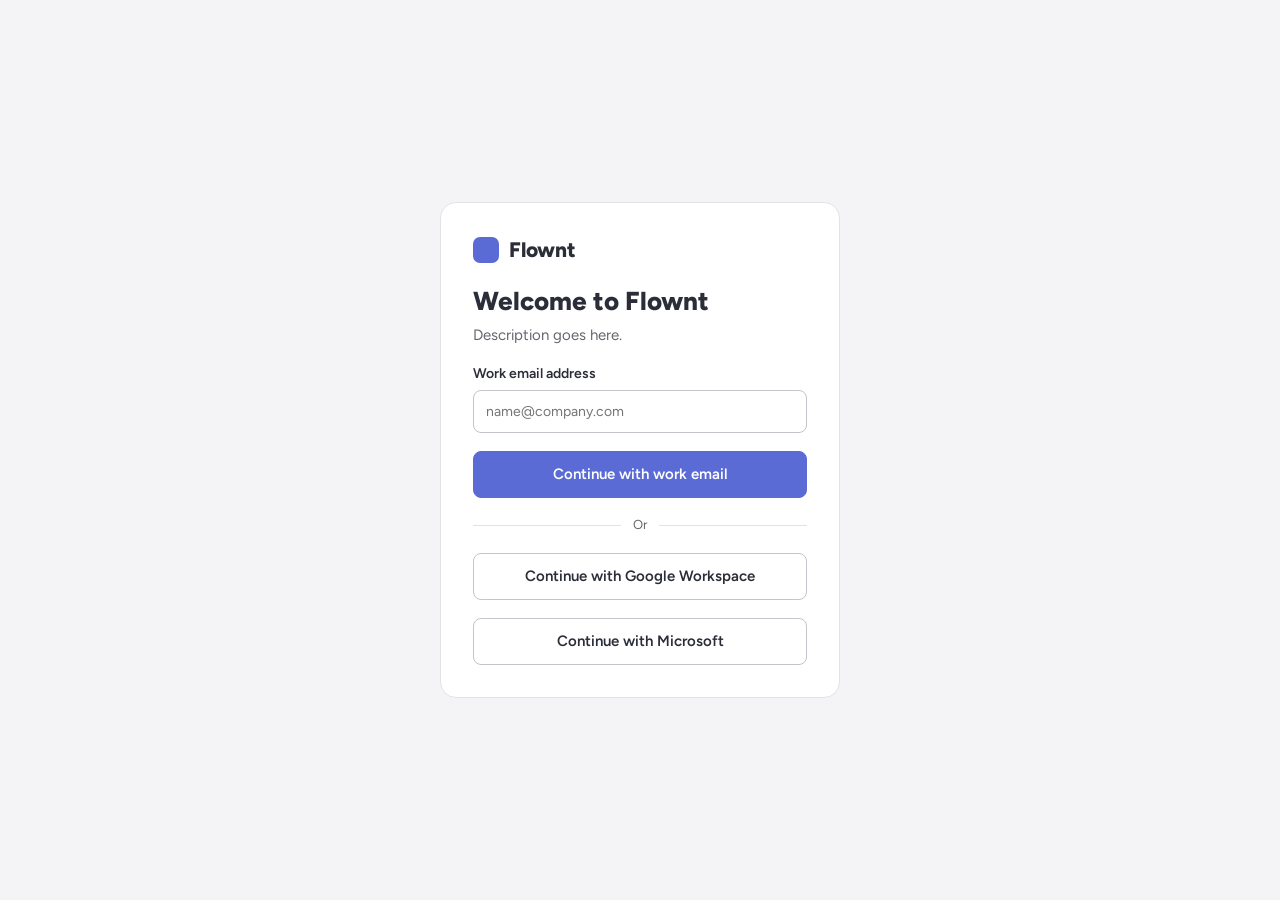
==== commit a6af294f: "Redesign the log in page Welcome to Flownt with a description, a work email field, Continue with wor" ====
--- a/index.html
+++ b/index.html
@@ -3,7 +3,7 @@
 <head>
 <meta charset="utf-8">
 <meta name="viewport" content="width=device-width, initial-scale=1, viewport-fit=cover">
-<title>Flownt Log in</title>
+<title>Flownt Welcome</title>
 <link rel="icon" href="data:image/svg+xml,%3Csvg xmlns='http://www.w3.org/2000/svg' viewBox='0 0 32 32'%3E%3Crect width='32' height='32' rx='8' fill='%231a1a1f'/%3E%3C/svg%3E">
 <link rel="preconnect" href="https://fonts.googleapis.com">
 <link rel="stylesheet" href="https://fonts.googleapis.com/css2?family=Figtree:wght@400;600;800&display=swap">
@@ -18,7 +18,11 @@
 .card label { display: flex; flex-direction: column; gap: 6px; font-size: 14px; font-weight: 600; }
 .card input { border: 1.5px solid var(--line); border-radius: 8px; padding: 11px 12px; background: var(--bg); font-weight: 400; }
 .card input:focus { border-color: var(--accent); outline: none; }
-.card .btn.primary { width: 100%; padding: 12px; margin-top: 4px; }
+.intro { display: flex; flex-direction: column; gap: 6px; }
+.desc { color: var(--muted); font-size: 15px; }
+.card .btn { width: 100%; padding: 12px; }
+.or { display: flex; align-items: center; gap: 12px; color: var(--muted); font-size: 13px; }
+.or::before, .or::after { content: ""; flex: 1; height: 1px; background: var(--line-soft); }
 .err { color: var(--bad); font-size: 13px; font-weight: 600; }
 @media (max-width: 480px) { .card { padding: 24px 20px; } }
 </style>
@@ -26,23 +30,26 @@
 <body>
 <form class="card" id="login" novalidate>
   <div class="brand"><i></i>Flownt</div>
-  <h1>Log in</h1>
-  <label>Email<input id="email" name="email" type="email" autocomplete="email" placeholder="name@company.com"></label>
-  <label>Password<input id="password" name="password" type="password" autocomplete="current-password" placeholder="Password"></label>
+  <div class="intro">
+    <h1>Welcome to Flownt</h1>
+    <p class="desc">Description goes here.</p>
+  </div>
+  <label>Work email address<input id="email" name="email" type="email" autocomplete="email" placeholder="name@company.com"></label>
   <span class="err" id="err" hidden></span>
-  <button class="btn primary" type="submit">Log in</button>
+  <button class="btn primary" type="submit">Continue with work email</button>
+  <div class="or"><span>Or</span></div>
+  <button class="btn" type="button" data-sso>Continue with Google Workspace</button>
+  <button class="btn" type="button" data-sso>Continue with Microsoft</button>
 </form>
 
 <script>
 const form = document.getElementById("login"), err = document.getElementById("err");
 form.addEventListener("submit", (e) => {
   e.preventDefault();
-  const email = form.email.value.trim(), password = form.password.value;
-  const show = (m) => { err.textContent = m; err.hidden = false; };
-  if (!/^\S+@\S+\.\S+$/.test(email)) return show("Enter a valid email address.");
-  if (!password) return show("Enter your password.");
+  if (!/^\S+@\S+\.\S+$/.test(form.email.value.trim())) { err.textContent = "Enter a valid work email address."; err.hidden = false; return; }
   location.href = "home.html";
 });
+document.querySelectorAll("[data-sso]").forEach((b) => b.addEventListener("click", () => (location.href = "home.html")));
 </script>
 </body>
 </html>
